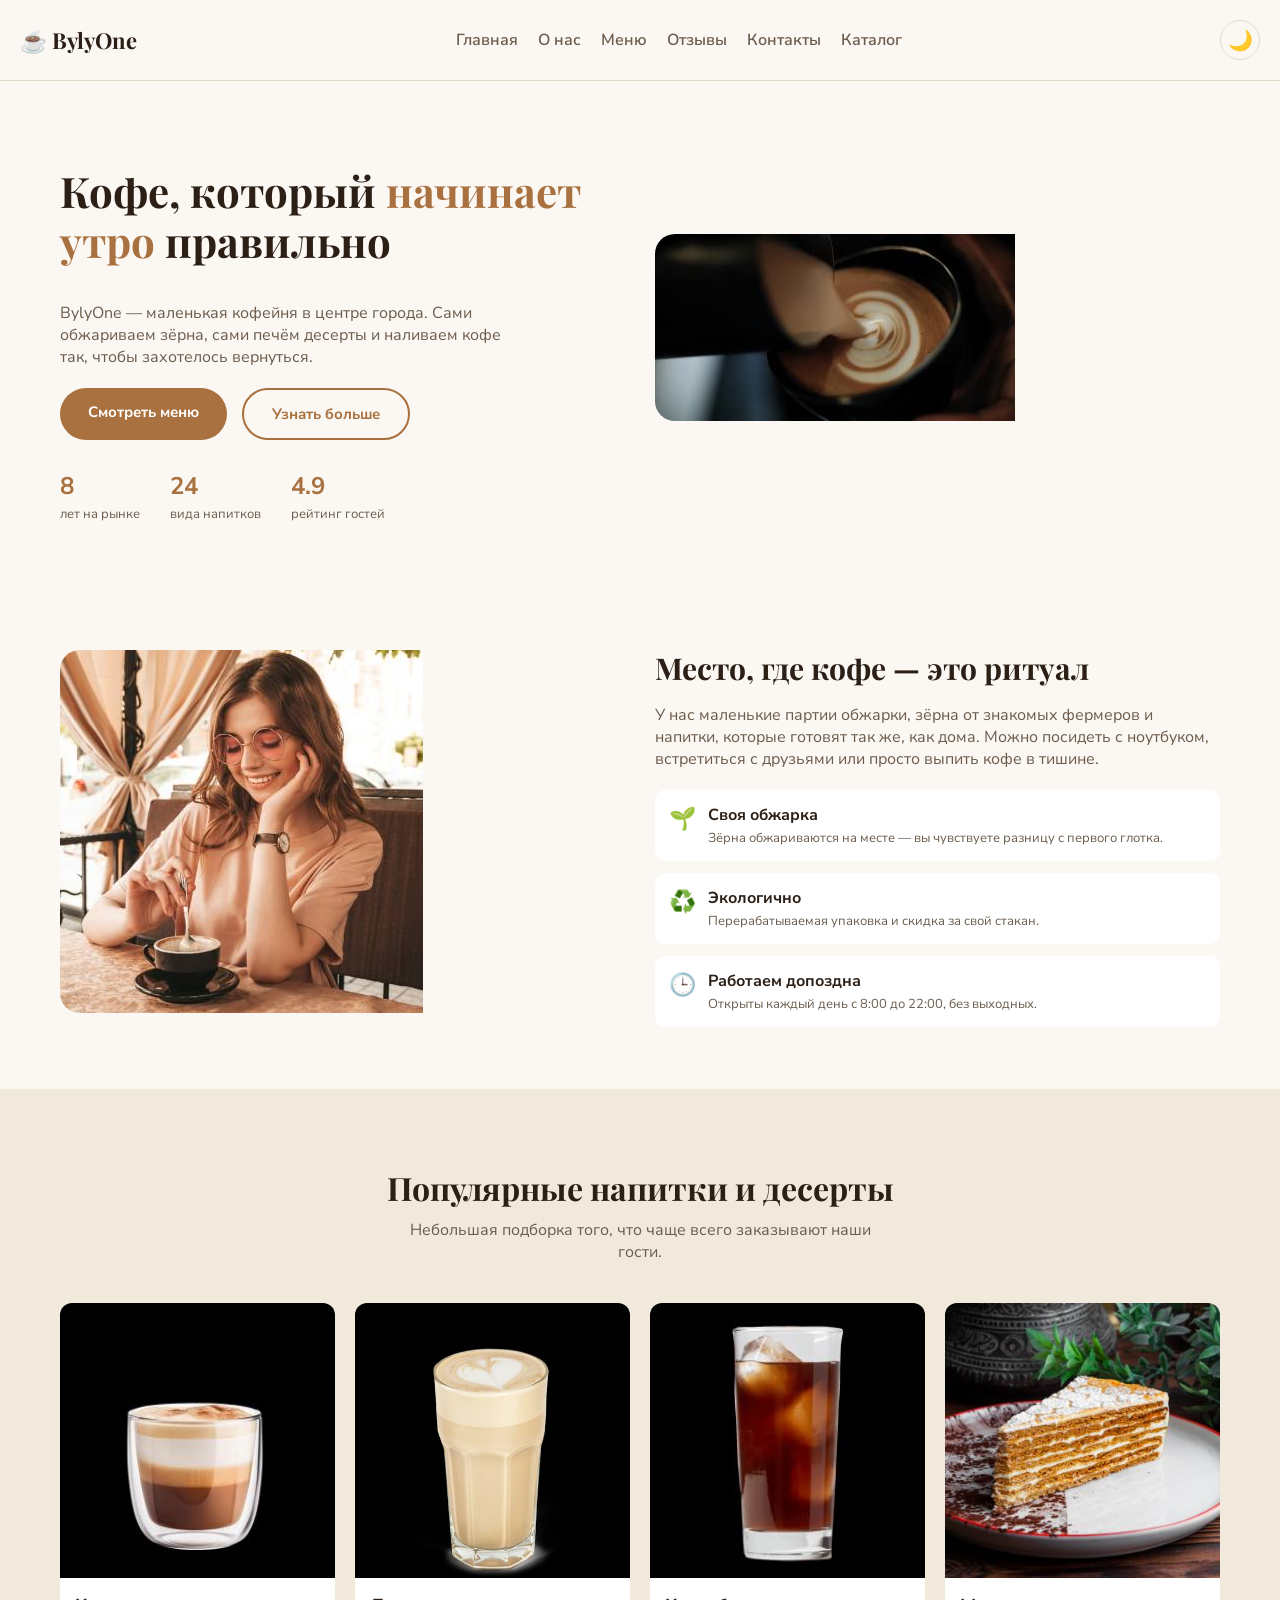
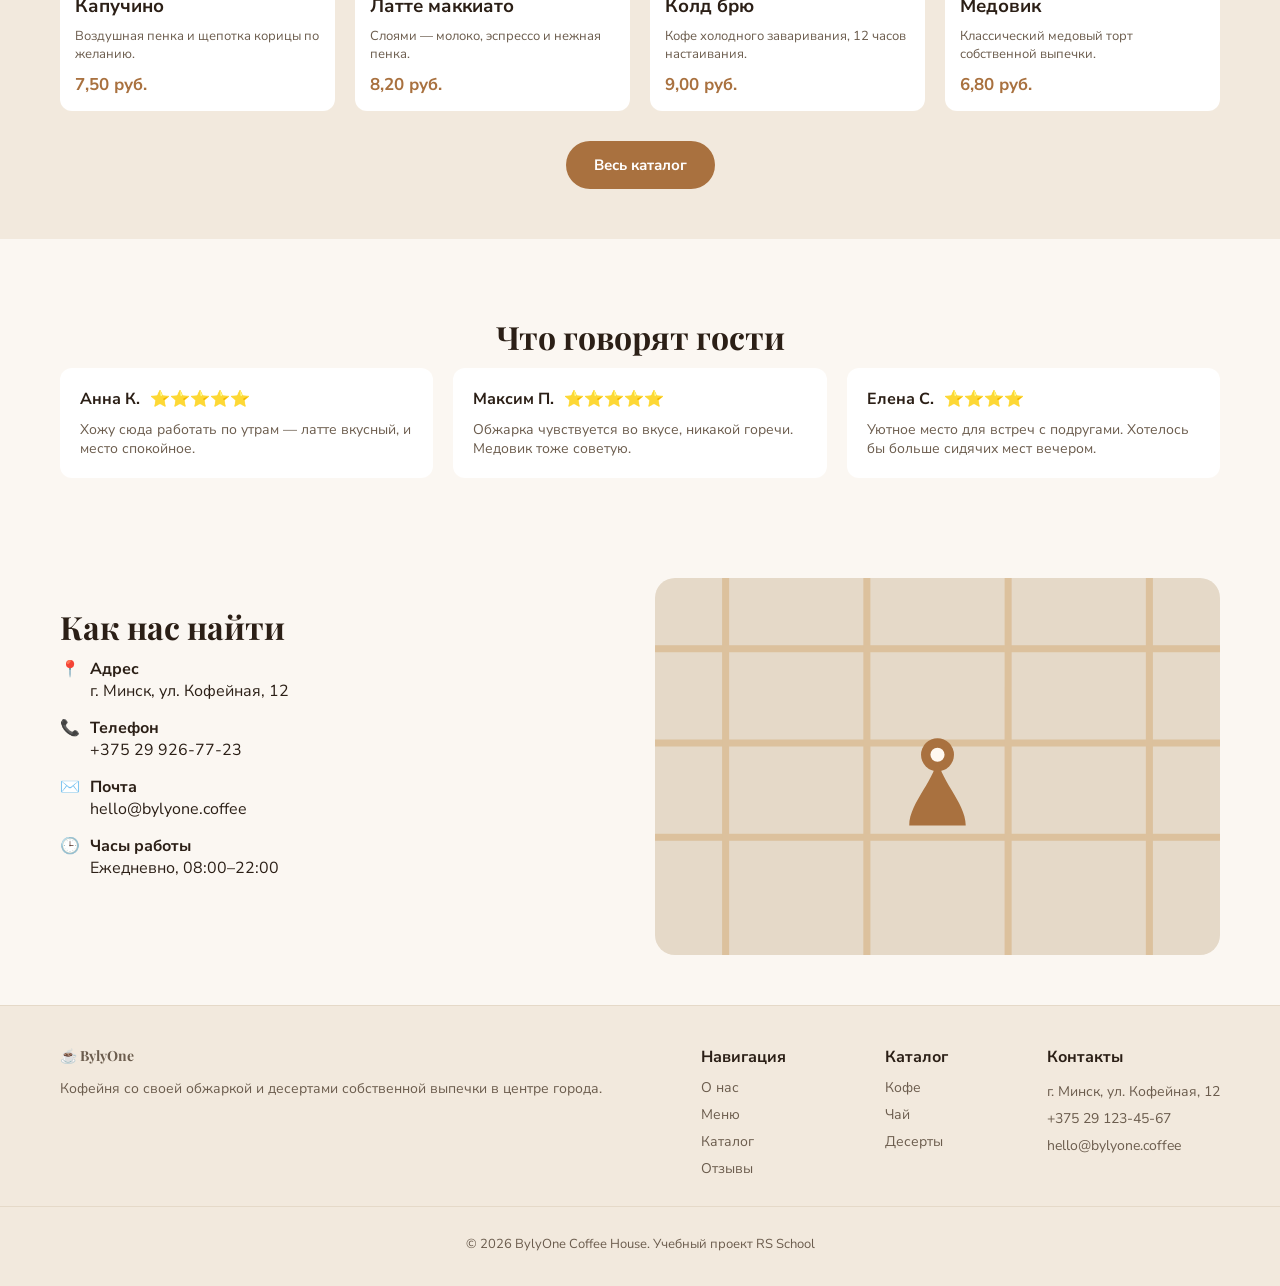
==== index.html @ d0a0a996 "feat: add markup and styles for landing page" ====
<!DOCTYPE html>
<html lang="ru">
<head>
  <meta charset="UTF-8" />
  <meta name="viewport" content="width=device-width, initial-scale=1.0" />
  <title>BylyOne Coffee House</title>
  <link href="https://fonts.googleapis.com/css2?family=Nunito+Sans:wght@400;600;700&family=Playfair+Display:wght@700&display=swap" rel="stylesheet" />
  <link rel="stylesheet" href="css/variables.css" />
  <link rel="stylesheet" href="css/style.css" />
</head>
<body>
  <header class="header">
    <a href="index.html" class="logo">☕ BylyOne</a>

    <nav>
      <ul class="nav-list">
        <li><a href="index.html#hero">Главная</a></li>
        <li><a href="index.html#about">О нас</a></li>
        <li><a href="index.html#menu">Меню</a></li>
        <li><a href="index.html#reviews">Отзывы</a></li>
        <li><a href="index.html#contacts">Контакты</a></li>
        <li><a href="catalog.html">Каталог</a></li>
      </ul>
    </nav>

    <div class="header-right">
      <button id="theme-btn">🌙</button>
      <button class="burger">☰</button>
    </div>
  </header>

  <main>
    <section class="hero" id="hero">
      <div class="container">
        <div class="hero-text">
          <h1>Кофе, который <span>начинает утро</span> правильно</h1>
          <p>
            BylyOne — маленькая кофейня в центре города. Сами обжариваем зёрна, сами печём
            десерты и наливаем кофе так, чтобы захотелось вернуться.
          </p>
          <div class="hero-buttons">
            <a href="catalog.html" class="btn btn-primary">Смотреть меню</a>
            <a href="#about" class="btn btn-outline">Узнать больше</a>
          </div>
          <div class="hero-stats">
            <div><b>8</b><span>лет на рынке</span></div>
            <div><b>24</b><span>вида напитков</span></div>
            <div><b>4.9</b><span>рейтинг гостей</span></div>
          </div>
        </div>
        <div class="hero-img">
          <img src="images/hero.jpg" alt="Бариста наливает молоко в кофе, формируя рисунок на пенке" />
        </div>
      </div>
    </section>

    <section class="about" id="about">
      <div class="container">
        <div class="about-img">
          <img src="images/about.jpg" alt="Гостья кофейни улыбается за чашкой кофе" />
        </div>
        <div class="about-text">
          <h2>Место, где кофе — это ритуал</h2>
          <p>
            У нас маленькие партии обжарки, зёрна от знакомых фермеров и напитки, которые
            готовят так же, как дома. Можно посидеть с ноутбуком, встретиться с друзьями
            или просто выпить кофе в тишине.
          </p>

          <div class="feature">
            <div class="feature-icon">🌱</div>
            <div>
              <b>Своя обжарка</b>
              <p>Зёрна обжариваются на месте — вы чувствуете разницу с первого глотка.</p>
            </div>
          </div>
          <div class="feature">
            <div class="feature-icon">♻️</div>
            <div>
              <b>Экологично</b>
              <p>Перерабатываемая упаковка и скидка за свой стакан.</p>
            </div>
          </div>
          <div class="feature">
            <div class="feature-icon">🕒</div>
            <div>
              <b>Работаем допоздна</b>
              <p>Открыты каждый день с 8:00 до 22:00, без выходных.</p>
            </div>
          </div>
        </div>
      </div>
    </section>

    <section class="menu" id="menu">
      <div class="container">
        <h2 class="section-title">Популярные напитки и десерты</h2>
        <p class="section-subtitle">Небольшая подборка того, что чаще всего заказывают наши гости.</p>

        <div class="cards">
          <div class="card">
            <img src="images/coffee-cappuccino.jpg" alt="Капучино в стеклянной чашке" />
            <div class="card-body">
              <h3>Капучино</h3>
              <p>Воздушная пенка и щепотка корицы по желанию.</p>
              <div class="card-footer">
                <span class="price">7,50 руб.</span>
              </div>
            </div>
          </div>

          <div class="card">
            <img src="images/coffee-latte-macchiato.jpg" alt="Латте маккиато с рисунком на пенке" />
            <div class="card-body">
              <h3>Латте маккиато</h3>
              <p>Слоями — молоко, эспрессо и нежная пенка.</p>
              <div class="card-footer">
                <span class="price">8,20 руб.</span>
              </div>
            </div>
          </div>

          <div class="card">
            <img src="images/coffee-coldbrew.jpg" alt="Колд брю со льдом" />
            <div class="card-body">
              <h3>Колд брю</h3>
              <p>Кофе холодного заваривания, 12 часов настаивания.</p>
              <div class="card-footer">
                <span class="price">9,00 руб.</span>
              </div>
            </div>
          </div>

          <div class="card">
            <img src="images/dessert-honey-cake.jpg" alt="Кусочек медовика" />
            <div class="card-body">
              <h3>Медовик</h3>
              <p>Классический медовый торт собственной выпечки.</p>
              <div class="card-footer">
                <span class="price">6,80 руб.</span>
              </div>
            </div>
          </div>
        </div>

        <div class="see-all">
          <a href="catalog.html" class="btn btn-primary">Весь каталог</a>
        </div>
      </div>
    </section>

    <section class="reviews" id="reviews">
      <div class="container">
        <h2 class="section-title">Что говорят гости</h2>

        <div class="review-list">
          <div class="review">
            <div class="review-head">
              <b>Анна К.</b>
              <div>⭐⭐⭐⭐⭐</div>
            </div>
            <p>Хожу сюда работать по утрам — латте вкусный, и место спокойное.</p>
          </div>

          <div class="review">
            <div class="review-head">
              <b>Максим П.</b>
              <div>⭐⭐⭐⭐⭐</div>
            </div>
            <p>Обжарка чувствуется во вкусе, никакой горечи. Медовик тоже советую.</p>
          </div>

          <div class="review">
            <div class="review-head">
              <b>Елена С.</b>
              <div>⭐⭐⭐⭐</div>
            </div>
            <p>Уютное место для встреч с подругами. Хотелось бы больше сидячих мест вечером.</p>
          </div>
        </div>
      </div>
    </section>

    <section class="contacts" id="contacts">
      <div class="container">
        <div class="contacts-info">
          <h2 class="section-title" style="text-align: left;">Как нас найти</h2>
          <div class="contact-row">
            <span>📍</span>
            <div>
              <b>Адрес</b>
              <span>г. Минск, ул. Кофейная, 12</span>
            </div>
          </div>
          <div class="contact-row">
            <span>📞</span>
            <div>
              <b>Телефон</b>
              <a href="tel:+375298267723">+375 29 926-77-23</a>
            </div>
          </div>
          <div class="contact-row">
            <span>✉️</span>
            <div>
              <b>Почта</b>
              <a href="mailto:hello@bylyone.coffee">hello@bylyone.coffee</a>
            </div>
          </div>
          <div class="contact-row">
            <span>🕒</span>
            <div>
              <b>Часы работы</b>
              <span>Ежедневно, 08:00–22:00</span>
            </div>
          </div>
        </div>

        <div class="contacts-map">
          <img src="images/illustration-map.svg" alt="Карта" />
        </div>
      </div>
    </section>
  </main>

  <footer class="footer">
    <div class="container">
      <div class="footer-col">
        <a href="index.html" class="logo">☕ BylyOne</a>
        <p>Кофейня со своей обжаркой и десертами собственной выпечки в центре города.</p>
      </div>

      <div class="footer-col">
        <h4>Навигация</h4>
        <a href="index.html#about">О нас</a>
        <a href="index.html#menu">Меню</a>
        <a href="catalog.html">Каталог</a>
        <a href="index.html#reviews">Отзывы</a>
      </div>

      <div class="footer-col">
        <h4>Каталог</h4>
        <a href="catalog.html#coffee">Кофе</a>
        <a href="catalog.html#tea">Чай</a>
        <a href="catalog.html#desserts">Десерты</a>
      </div>

      <div class="footer-col">
        <h4>Контакты</h4>
        <p>г. Минск, ул. Кофейная, 12</p>
        <a href="tel:+375291234567">+375 29 123-45-67</a>
        <a href="mailto:hello@bylyone.coffee">hello@bylyone.coffee</a>
      </div>
    </div>

    <div class="footer-bottom">
      <p>&copy; 2026 BylyOne Coffee House. Учебный проект RS School</p>
    </div>
  </footer>

  <script src="js/theme.js"></script>
</body>
</html>
---- css/variables.css ----
:root {
  --color-brand: #a9713f;
  --color-bg: #fbf7f2;
  --color-bg-secondary: #f2e9dd;
  --color-surface: #ffffff;
  --color-text: #2b1f16;
  --color-text-muted: #6b5c4d;
  --color-border: #e5d9c8;

  --font-main: "Nunito Sans", Arial, sans-serif;
  --font-accent: "Playfair Display", Georgia, serif;
}

body.dark-theme {
  --color-bg: #1c1712;
  --color-bg-secondary: #241d16;
  --color-surface: #2a2119;
  --color-text: #f5ece0;
  --color-text-muted: #bfae9b;
  --color-border: #3c3025;
}
---- css/style.css ----
* {
  box-sizing: border-box;
}

body {
  margin: 0;
  font-family: var(--font-main);
  background-color: var(--color-bg);
  color: var(--color-text);
}

img {
  max-width: 100%;
  display: block;
}

a {
  color: inherit;
  text-decoration: none;
}

ul {
  margin: 0;
  padding: 0;
  list-style: none;
}

.container {
  max-width: 1200px;
  margin: 0 auto;
  padding: 0 20px;
}

.btn {
  display: inline-block;
  padding: 14px 28px;
  border-radius: 30px;
  font-weight: 700;
  font-size: 15px;
  border: none;
  cursor: pointer;
}

.btn-primary {
  background-color: var(--color-brand);
  color: #fff;
}

.btn-outline {
  background-color: transparent;
  border: 2px solid var(--color-brand);
  color: var(--color-brand);
}

.btn-small {
  padding: 8px 16px;
  font-size: 13px;
}

.section-title {
  font-family: var(--font-accent);
  font-size: 32px;
  text-align: center;
  margin-bottom: 10px;
}

.section-subtitle {
  text-align: center;
  color: var(--color-text-muted);
  max-width: 500px;
  margin: 0 auto 40px;
}

.header {
  display: flex;
  align-items: center;
  justify-content: space-between;
  padding: 20px;
  border-bottom: 1px solid var(--color-border);
}

.logo {
  font-family: var(--font-accent);
  font-size: 22px;
  font-weight: 700;
  color: var(--color-text);
}

.nav-list {
  display: flex;
  gap: 20px;
  flex-wrap: wrap;
}

.nav-list a {
  font-weight: 600;
  color: var(--color-text-muted);
}

.nav-list a:hover {
  color: var(--color-brand);
}

.header-right {
  display: flex;
  align-items: center;
  gap: 15px;
}

#theme-btn {
  font-size: 20px;
  background: none;
  border: 1px solid var(--color-border);
  border-radius: 50%;
  width: 40px;
  height: 40px;
  cursor: pointer;
}

.burger {
  display: none;
  font-size: 26px;
  background: none;
  border: none;
  cursor: pointer;
  color: var(--color-text);
}

.hero {
  padding: 50px 0;
}

.hero .container {
  display: flex;
  align-items: center;
  gap: 30px;
}

.hero-text {
  flex: 1;
}

.hero-text h1 {
  font-family: var(--font-accent);
  font-size: 42px;
  line-height: 1.2;
}

.hero-text h1 span {
  color: var(--color-brand);
}

.hero-text p {
  color: var(--color-text-muted);
  margin: 20px 0;
  max-width: 450px;
}

.hero-buttons {
  display: flex;
  gap: 15px;
  margin-bottom: 30px;
}

.hero-stats {
  display: flex;
  gap: 30px;
}

.hero-stats b {
  display: block;
  font-size: 24px;
  color: var(--color-brand);
}

.hero-stats span {
  font-size: 13px;
  color: var(--color-text-muted);
}

.hero-img {
  flex: 1;
  border-radius: 20px;
  overflow: hidden;
}

.about {
  padding: 50px 0;
}

.about .container {
  display: flex;
  align-items: center;
  gap: 30px;
}

.about-img {
  flex: 1;
  border-radius: 20px;
  overflow: hidden;
}

.about-text {
  flex: 1;
}

.about-text h2 {
  font-family: var(--font-accent);
  font-size: 30px;
  margin-bottom: 15px;
}

.about-text p {
  color: var(--color-text-muted);
  margin-bottom: 20px;
}

.feature {
  display: flex;
  gap: 12px;
  align-items: flex-start;
  background-color: var(--color-surface);
  padding: 14px;
  border-radius: 10px;
  margin-bottom: 12px;
}

.feature-icon {
  font-size: 22px;
}

.feature b {
  display: block;
  margin-bottom: 3px;
}

.feature p {
  font-size: 13px;
  color: var(--color-text-muted);
  margin: 0;
}

.menu {
  padding: 50px 0;
  background-color: var(--color-bg-secondary);
}

.cards {
  display: grid;
  grid-template-columns: repeat(auto-fit, minmax(220px, 1fr));
  gap: 20px;
}

.card {
  background-color: var(--color-surface);
  border-radius: 12px;
  overflow: hidden;
}

.card img {
  width: 100%;
}

.card-body {
  padding: 15px;
}

.card-body h3 {
  margin: 0 0 8px;
}

.card-body p {
  font-size: 13px;
  color: var(--color-text-muted);
  margin: 0 0 10px;
}

.card-footer {
  display: flex;
  align-items: center;
  justify-content: space-between;
  margin-top: 10px;
}

.price {
  font-weight: 700;
  color: var(--color-brand);
  font-size: 17px;
}

.params {
  display: flex;
  gap: 6px;
  flex-wrap: wrap;
  margin-bottom: 8px;
}

.params span {
  font-size: 11px;
  background-color: var(--color-bg-secondary);
  color: var(--color-text-muted);
  padding: 3px 8px;
  border-radius: 10px;
}

.see-all {
  text-align: center;
  margin-top: 30px;
}

.reviews {
  padding: 50px 0;
}

.review-list {
  display: grid;
  grid-template-columns: repeat(auto-fit, minmax(250px, 1fr));
  gap: 20px;
}

.review {
  background-color: var(--color-surface);
  padding: 20px;
  border-radius: 12px;
}

.review-head {
  display: flex;
  align-items: center;
  gap: 10px;
  margin-bottom: 10px;
}

.review p {
  font-size: 14px;
  color: var(--color-text-muted);
  margin: 0;
}

.contacts {
  padding: 50px 0;
}

.contacts .container {
  display: flex;
  gap: 30px;
}

.contacts-info {
  flex: 1;
}

.contact-row {
  display: flex;
  gap: 10px;
  margin-bottom: 15px;
}

.contact-row b {
  display: block;
}

.contacts-map {
  flex: 1;
  border-radius: 20px;
  overflow: hidden;
}

.footer {
  background-color: var(--color-bg-secondary);
  padding: 40px 0 20px;
  border-top: 1px solid var(--color-border);
}

.footer .container {
  display: flex;
  flex-wrap: wrap;
  gap: 30px;
  justify-content: space-between;
}

.footer-col h4 {
  margin: 0 0 10px;
}

.footer-col a,
.footer-col p {
  display: block;
  font-size: 14px;
  color: var(--color-text-muted);
  margin-bottom: 8px;
}

.footer-bottom {
  text-align: center;
  margin-top: 20px;
  padding-top: 15px;
  border-top: 1px solid var(--color-border);
  font-size: 13px;
  color: var(--color-text-muted);
}

.page-title {
  text-align: center;
  padding: 40px 0 20px;
  font-family: var(--font-accent);
  font-size: 34px;
}

.categories {
  display: flex;
  justify-content: center;
  gap: 10px;
  margin-bottom: 30px;
  flex-wrap: wrap;
}

.categories a {
  padding: 8px 18px;
  border: 2px solid var(--color-border);
  border-radius: 20px;
  font-size: 14px;
  color: var(--color-text-muted);
}

.categories a.active {
  background-color: var(--color-brand);
  border-color: var(--color-brand);
  color: #fff;
}

.catalog-group {
  margin-bottom: 40px;
}

.catalog-group h2 {
  font-family: var(--font-accent);
  margin-bottom: 15px;
}

@media (max-width: 900px) {
  .hero .container,
  .about .container,
  .contacts .container {
    flex-direction: column;
  }

  .nav-list {
    display: none;
  }

  .burger {
    display: block;
  }
}

@media (max-width: 500px) {
  .hero-text h1 {
    font-size: 30px;
  }

  .hero-buttons {
    flex-direction: column;
  }

  .contacts .container {
    gap: 20px;
  }
}
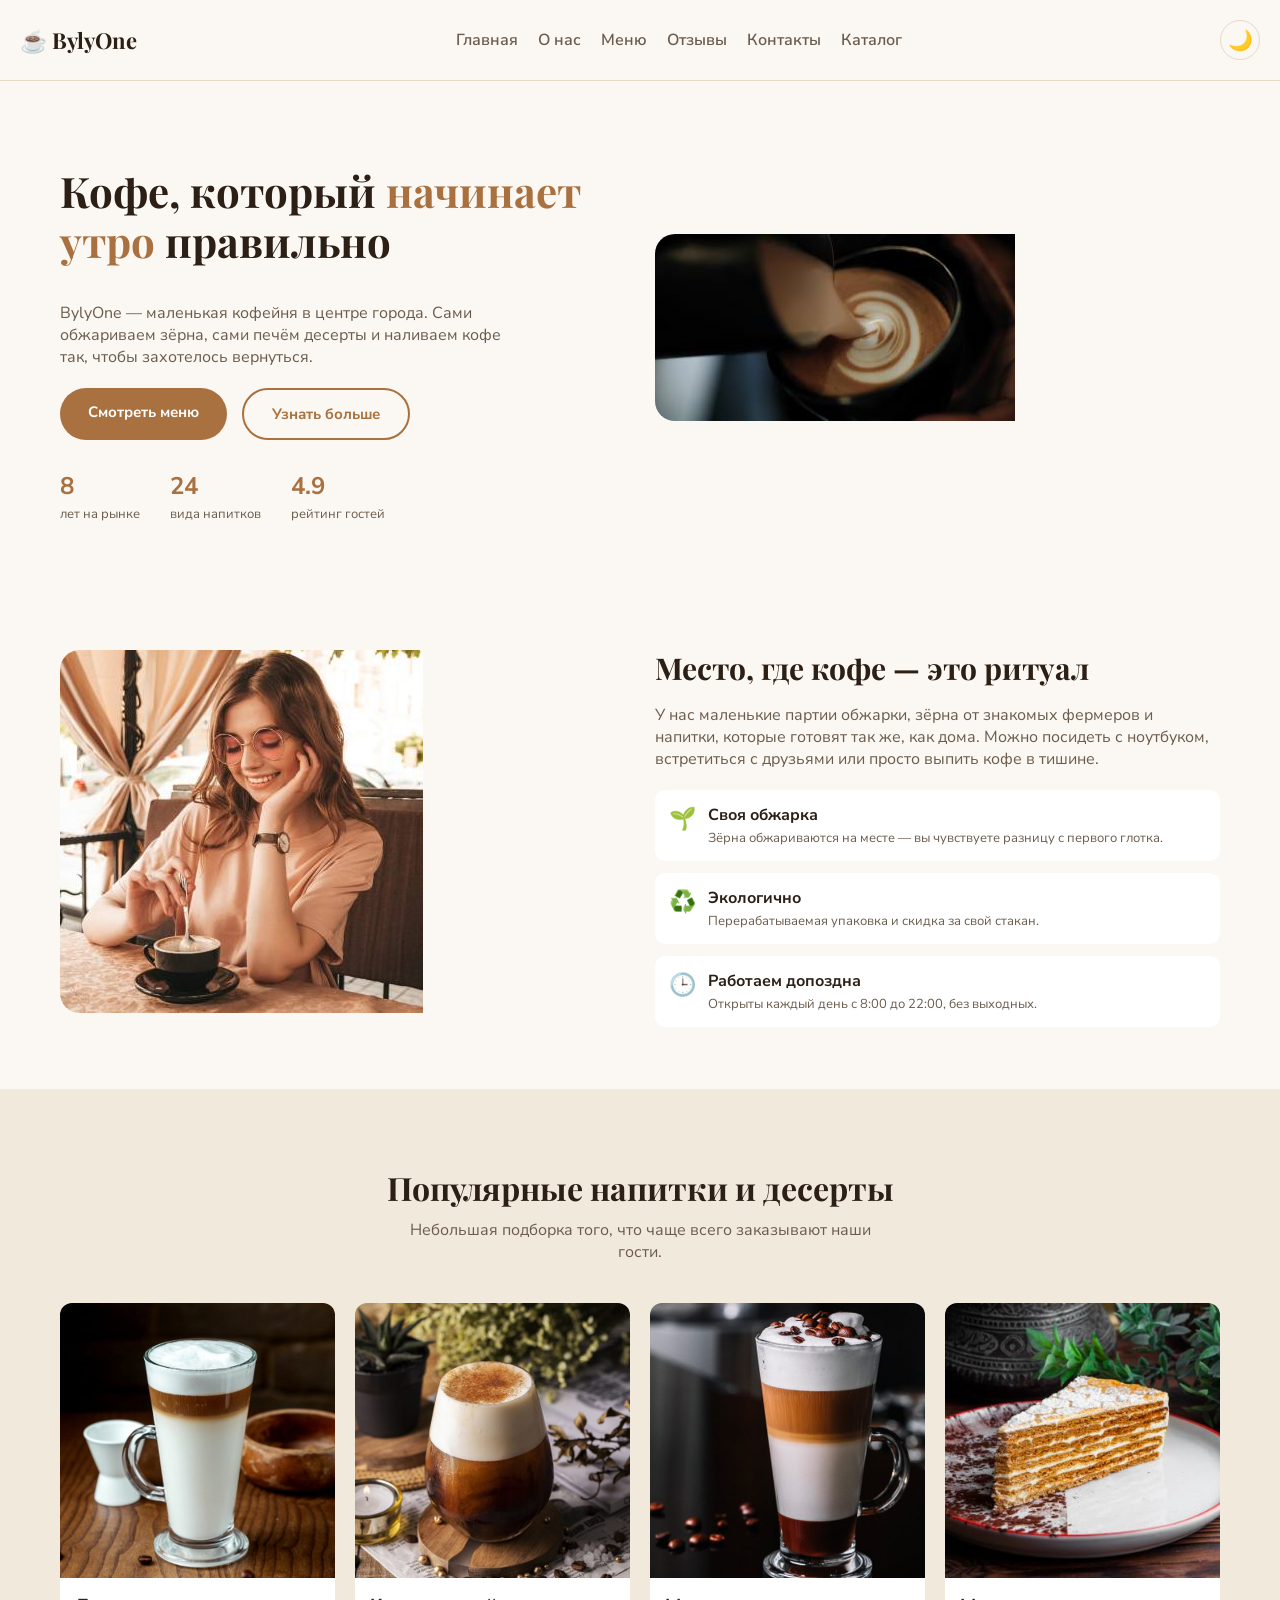
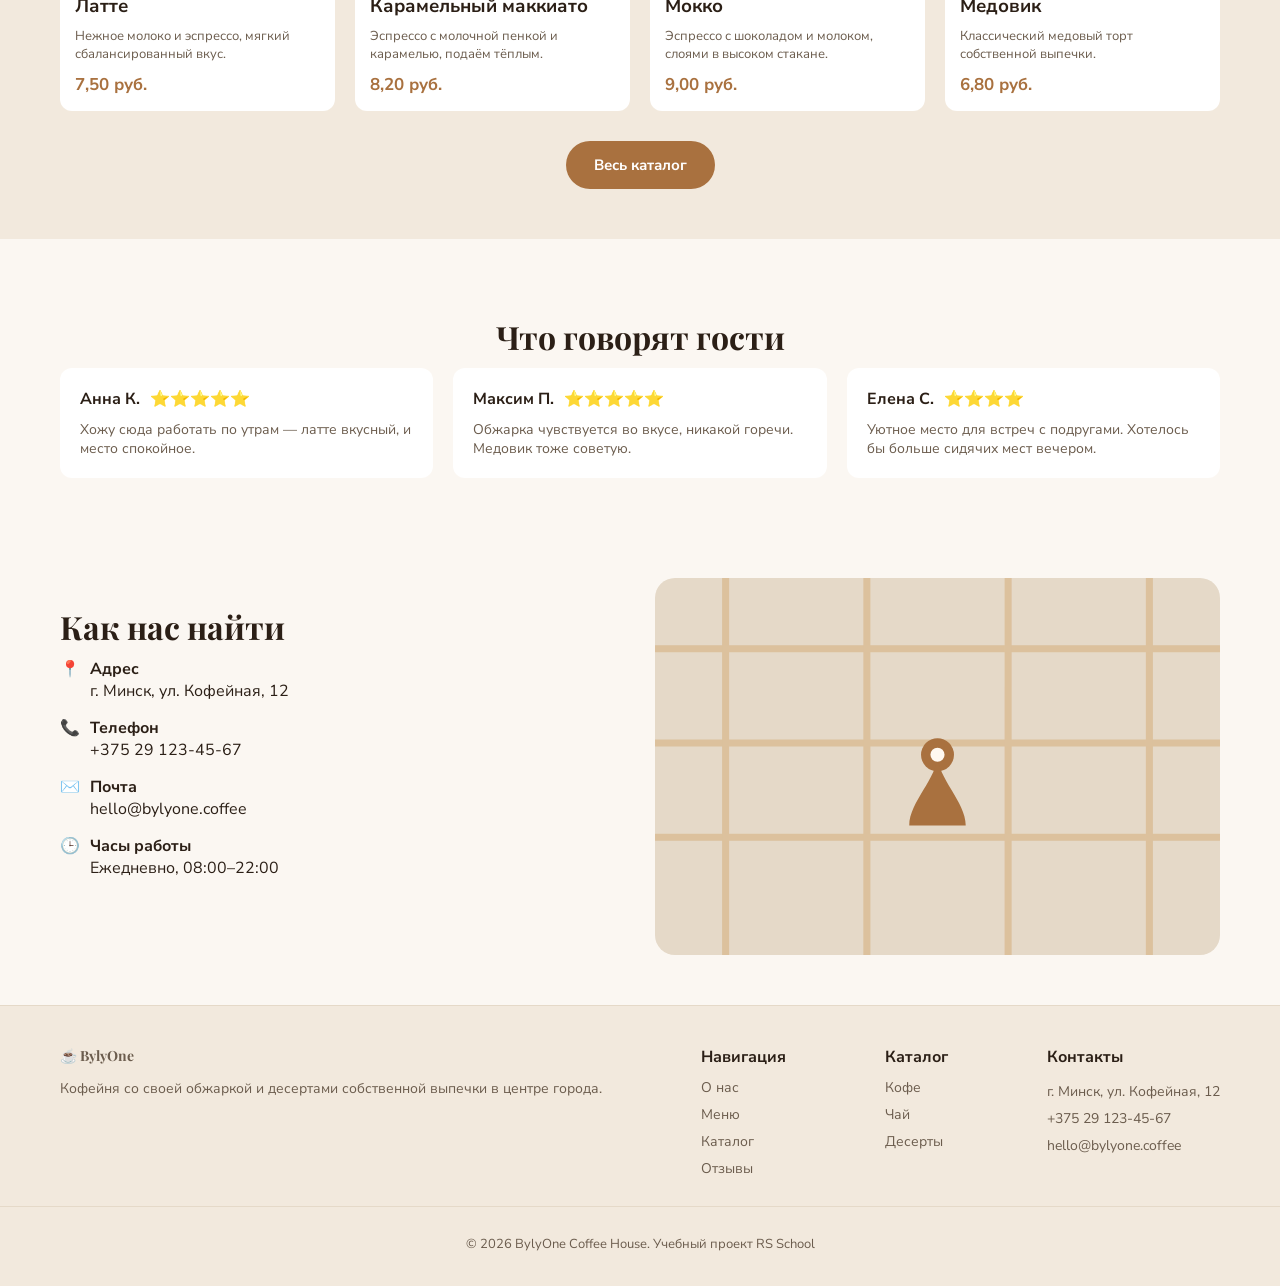
==== commit 5fee9c73: "feat: replace coffee photos and expand category to 8 items" ====
--- a/index.html
+++ b/index.html
@@ -99,10 +99,10 @@
 
         <div class="cards">
           <div class="card">
-            <img src="images/coffee-cappuccino.jpg" alt="Капучино в стеклянной чашке" />
-            <div class="card-body">
-              <h3>Капучино</h3>
-              <p>Воздушная пенка и щепотка корицы по желанию.</p>
+            <img src="images/coffee-latte.jpg" alt="Латте в высокой кружке" />
+            <div class="card-body">
+              <h3>Латте</h3>
+              <p>Нежное молоко и эспрессо, мягкий сбалансированный вкус.</p>
               <div class="card-footer">
                 <span class="price">7,50 руб.</span>
               </div>
@@ -110,10 +110,10 @@
           </div>
 
           <div class="card">
-            <img src="images/coffee-latte-macchiato.jpg" alt="Латте маккиато с рисунком на пенке" />
-            <div class="card-body">
-              <h3>Латте маккиато</h3>
-              <p>Слоями — молоко, эспрессо и нежная пенка.</p>
+            <img src="images/coffee-caramel-macchiato.jpg" alt="Карамельный маккиато с карамелизированной пенкой" />
+            <div class="card-body">
+              <h3>Карамельный маккиато</h3>
+              <p>Эспрессо с молочной пенкой и карамелью, подаём тёплым.</p>
               <div class="card-footer">
                 <span class="price">8,20 руб.</span>
               </div>
@@ -121,10 +121,10 @@
           </div>
 
           <div class="card">
-            <img src="images/coffee-coldbrew.jpg" alt="Колд брю со льдом" />
-            <div class="card-body">
-              <h3>Колд брю</h3>
-              <p>Кофе холодного заваривания, 12 часов настаивания.</p>
+            <img src="images/coffee-mocha.jpg" alt="Мокко со сливками и кофейными зёрнами" />
+            <div class="card-body">
+              <h3>Мокко</h3>
+              <p>Эспрессо с шоколадом и молоком, слоями в высоком стакане.</p>
               <div class="card-footer">
                 <span class="price">9,00 руб.</span>
               </div>
@@ -196,7 +196,7 @@
             <span>📞</span>
             <div>
               <b>Телефон</b>
-              <a href="tel:+375298267723">+375 29 926-77-23</a>
+              <a href="tel:+375291234567">+375 29 123-45-67</a>
             </div>
           </div>
           <div class="contact-row">
--- a/css/style.css
+++ b/css/style.css
@@ -438,6 +438,8 @@
   margin-bottom: 15px;
 }
 
+/* adaptive */
+
 @media (max-width: 900px) {
   .hero .container,
   .about .container,
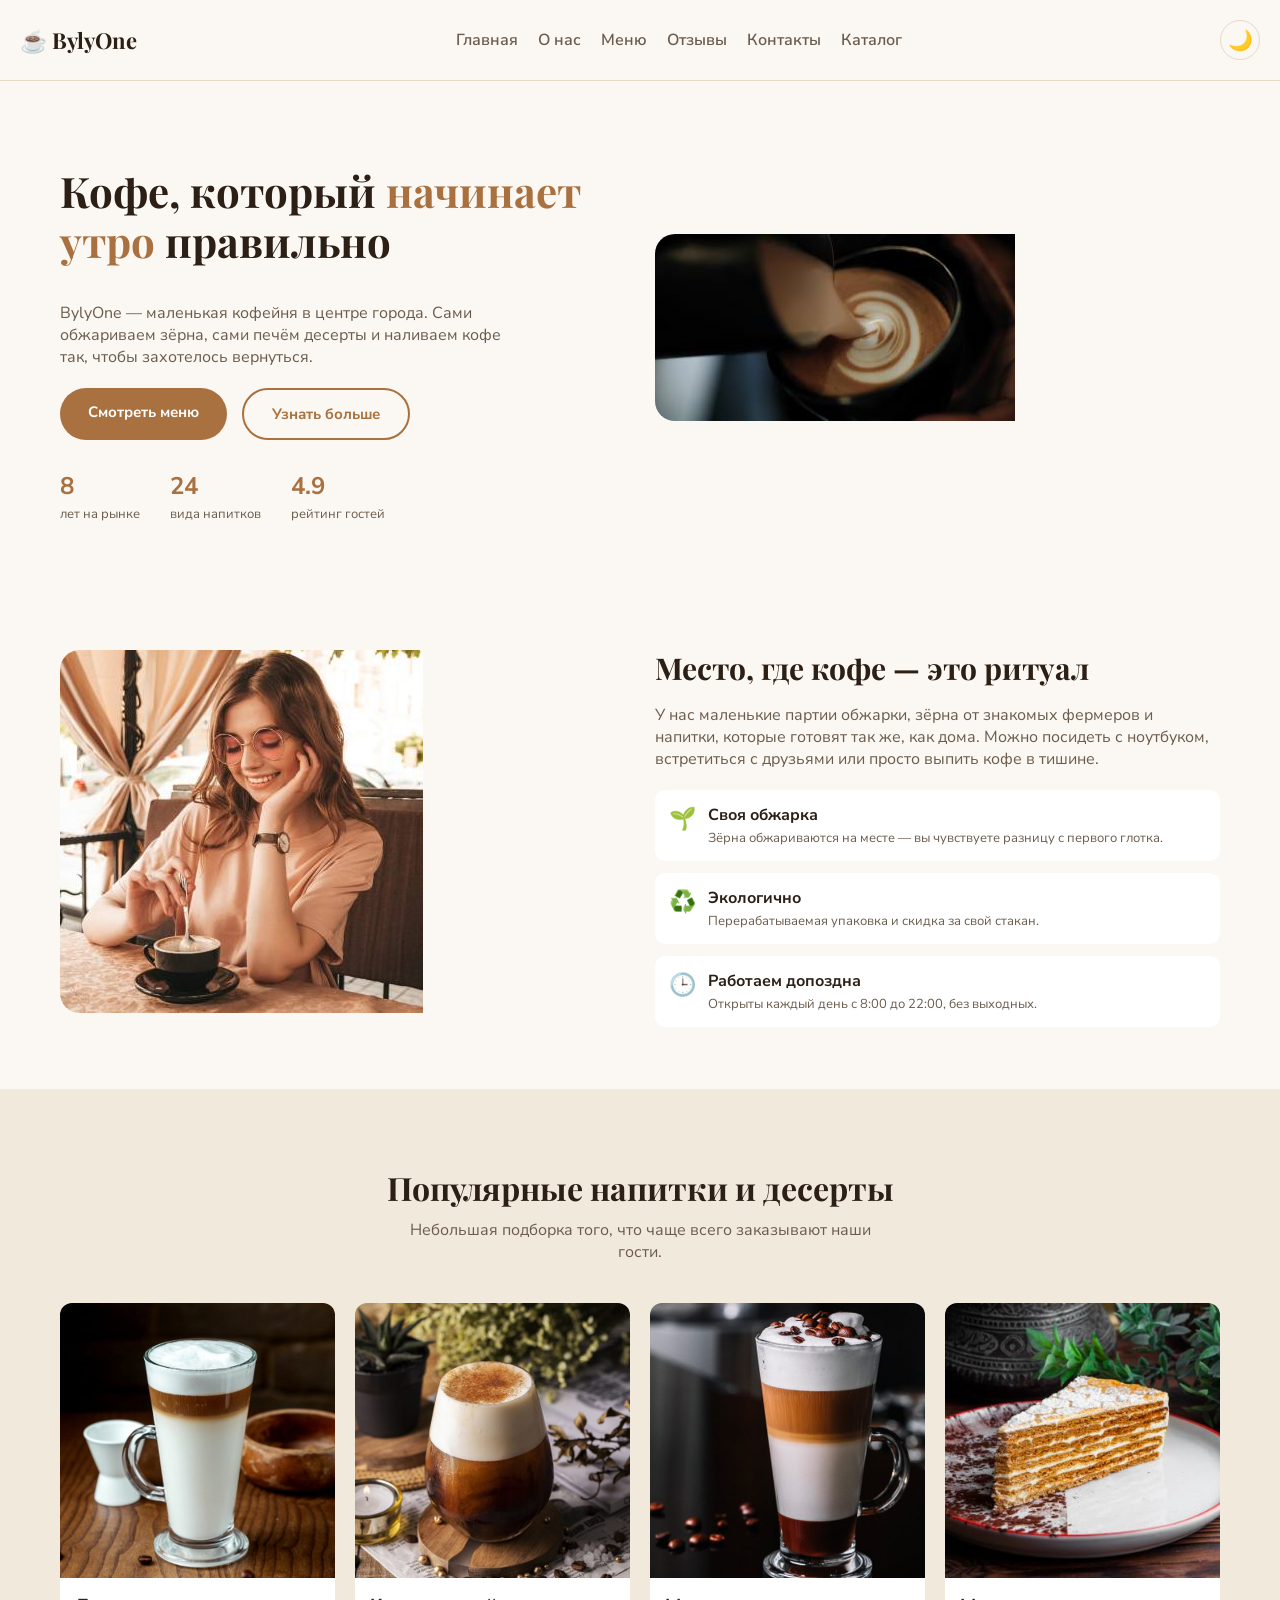
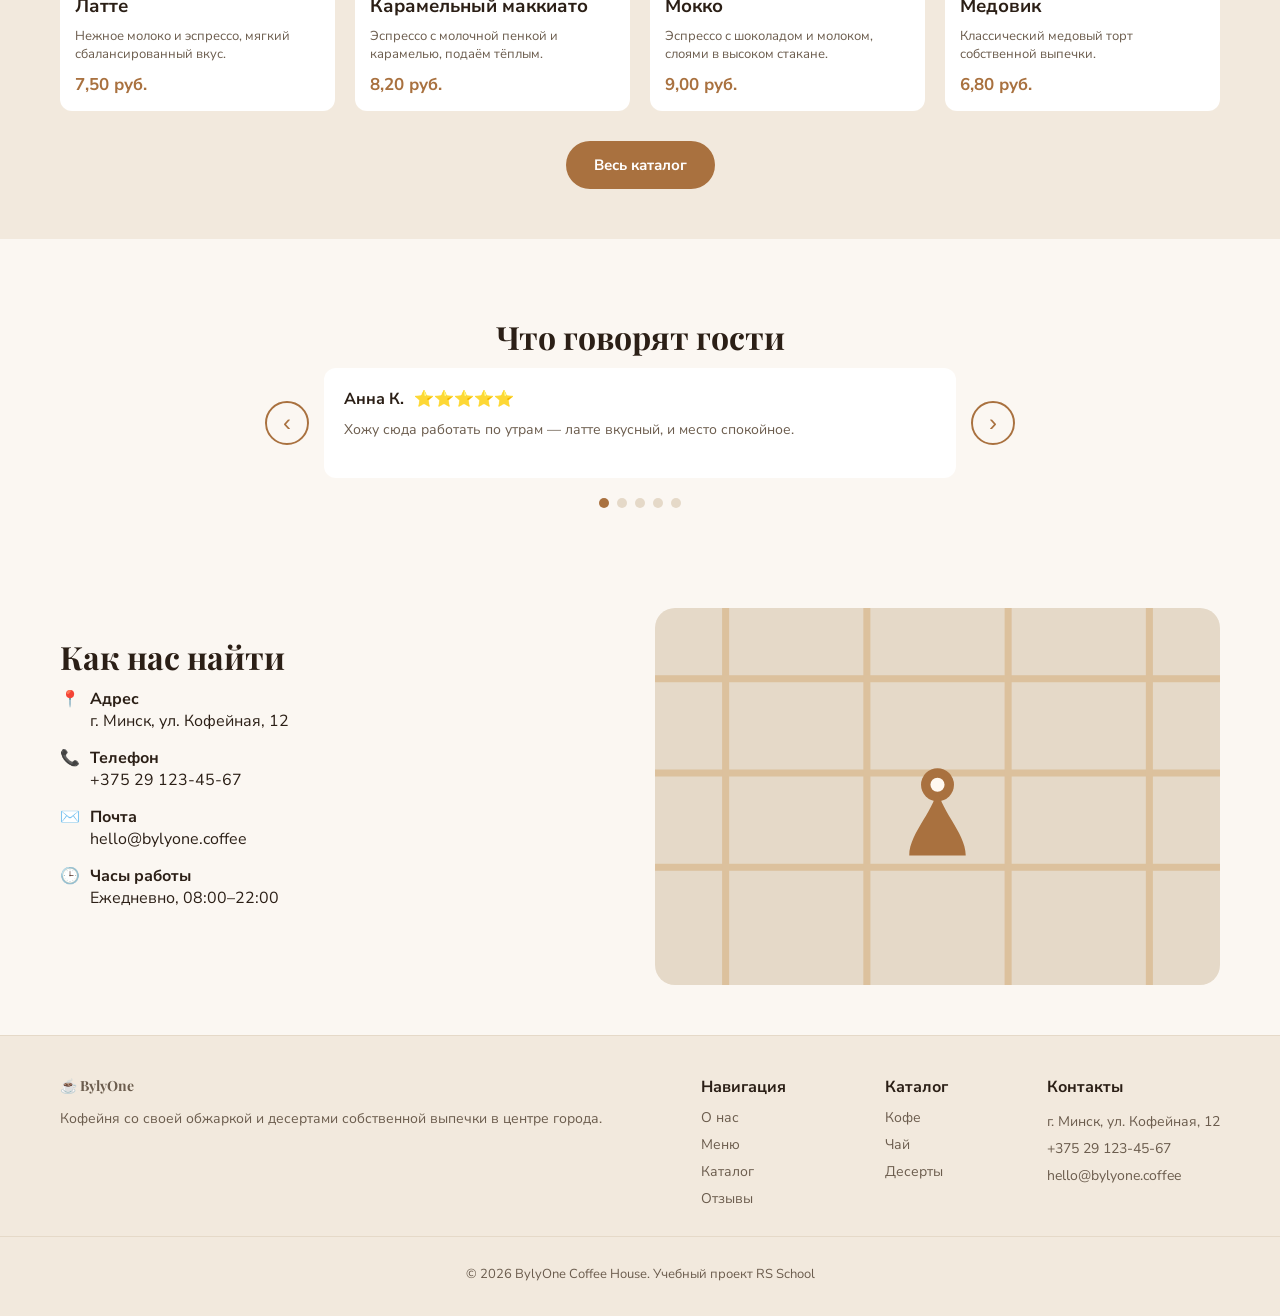
==== commit 6f08b897: "feat: add reviews slider" ====
--- a/index.html
+++ b/index.html
@@ -153,31 +153,50 @@
       <div class="container">
         <h2 class="section-title">Что говорят гости</h2>
 
-        <div class="review-list">
-          <div class="review">
-            <div class="review-head">
-              <b>Анна К.</b>
-              <div>⭐⭐⭐⭐⭐</div>
-            </div>
-            <p>Хожу сюда работать по утрам — латте вкусный, и место спокойное.</p>
-          </div>
-
-          <div class="review">
-            <div class="review-head">
-              <b>Максим П.</b>
-              <div>⭐⭐⭐⭐⭐</div>
-            </div>
-            <p>Обжарка чувствуется во вкусе, никакой горечи. Медовик тоже советую.</p>
-          </div>
-
-          <div class="review">
-            <div class="review-head">
-              <b>Елена С.</b>
-              <div>⭐⭐⭐⭐</div>
-            </div>
-            <p>Уютное место для встреч с подругами. Хотелось бы больше сидячих мест вечером.</p>
-          </div>
-        </div>
+        <div class="slider">
+          <button class="slider-btn" id="slider-prev" aria-label="Предыдущий отзыв">‹</button>
+          <div class="slider-window">
+            <div class="slider-track" id="slider-track">
+              <div class="review slide">
+                <div class="review-head">
+                  <b>Анна К.</b>
+                  <div>⭐⭐⭐⭐⭐</div>
+                </div>
+                <p>Хожу сюда работать по утрам — латте вкусный, и место спокойное.</p>
+              </div>
+              <div class="review slide">
+                <div class="review-head">
+                  <b>Максим П.</b>
+                  <div>⭐⭐⭐⭐⭐</div>
+                </div>
+                <p>Обжарка чувствуется во вкусе, никакой горечи. Медовик тоже советую.</p>
+              </div>
+              <div class="review slide">
+                <div class="review-head">
+                  <b>Елена С.</b>
+                  <div>⭐⭐⭐⭐</div>
+                </div>
+                <p>Уютное место для встреч с подругами. Хотелось бы больше сидячих мест вечером.</p>
+              </div>
+              <div class="review slide">
+                <div class="review-head">
+                  <b>Дмитрий Л.</b>
+                  <div>⭐⭐⭐⭐⭐</div>
+                </div>
+                <p>Беру айс латте каждый день по дороге на работу. Готовят быстро и всегда одинаково вкусно.</p>
+              </div>
+              <div class="review slide">
+                <div class="review-head">
+                  <b>Ольга Р.</b>
+                  <div>⭐⭐⭐⭐⭐</div>
+                </div>
+                <p>Панкейки с ягодами — лучшие в городе. И приятно, что дают скидку за свой стакан.</p>
+              </div>
+            </div>
+          </div>
+          <button class="slider-btn" id="slider-next" aria-label="Следующий отзыв">›</button>
+        </div>
+        <div class="slider-dots" id="slider-dots"></div>
       </div>
     </section>
 
@@ -258,5 +277,7 @@
   </footer>
 
   <script src="js/theme.js"></script>
+  <script src="js/burger.js"></script>
+  <script src="js/slider.js"></script>
 </body>
 </html>
--- a/css/style.css
+++ b/css/style.css
@@ -312,10 +312,65 @@
   padding: 50px 0;
 }
 
-.review-list {
-  display: grid;
-  grid-template-columns: repeat(auto-fit, minmax(250px, 1fr));
-  gap: 20px;
+.slider {
+  display: flex;
+  align-items: center;
+  gap: 15px;
+  max-width: 750px;
+  margin: 0 auto;
+}
+
+.slider-window {
+  flex: 1;
+  overflow: hidden;
+}
+
+.slider-track {
+  display: flex;
+  transition: transform 0.5s ease;
+}
+
+.slide {
+  flex: 0 0 100%;
+}
+
+.slider-btn {
+  flex-shrink: 0;
+  width: 44px;
+  height: 44px;
+  border: 2px solid var(--color-brand);
+  border-radius: 50%;
+  background-color: transparent;
+  color: var(--color-brand);
+  font-size: 24px;
+  line-height: 1;
+  cursor: pointer;
+}
+
+.slider-btn:hover {
+  background-color: var(--color-brand);
+  color: #fff;
+}
+
+.slider-dots {
+  display: flex;
+  justify-content: center;
+  gap: 8px;
+  margin-top: 20px;
+}
+
+.slider-dot {
+  width: 10px;
+  height: 10px;
+  padding: 0;
+  border: none;
+  border-radius: 50%;
+  background-color: var(--color-border);
+  cursor: pointer;
+}
+
+.slider-dot.active {
+  background-color: var(--color-brand);
 }
 
 .review {
@@ -326,6 +381,7 @@
 
 .review-head {
   display: flex;
+  flex-wrap: wrap;
   align-items: center;
   gap: 10px;
   margin-bottom: 10px;
@@ -438,7 +494,143 @@
   margin-bottom: 15px;
 }
 
-/* adaptive */
+.card-hidden {
+  display: none;
+}
+
+.load-more {
+  text-align: center;
+  margin: 30px 0 50px;
+}
+
+.catalog-cards .card {
+  cursor: pointer;
+}
+
+.modal-overlay {
+  position: fixed;
+  top: 0;
+  left: 0;
+  z-index: 50;
+  width: 100%;
+  height: 100%;
+  display: flex;
+  align-items: center;
+  justify-content: center;
+  padding: 20px;
+  background-color: rgba(0, 0, 0, 0.6);
+  opacity: 0;
+  visibility: hidden;
+  transition: opacity 0.3s, visibility 0.3s;
+}
+
+.modal-overlay.open {
+  opacity: 1;
+  visibility: visible;
+}
+
+.modal {
+  position: relative;
+  display: flex;
+  gap: 25px;
+  width: 100%;
+  max-width: 800px;
+  max-height: 90vh;
+  overflow-y: auto;
+  padding: 25px;
+  border-radius: 16px;
+  background-color: var(--color-surface);
+  color: var(--color-text);
+}
+
+.modal-close {
+  position: absolute;
+  top: 10px;
+  right: 10px;
+  width: 36px;
+  height: 36px;
+  border: none;
+  border-radius: 50%;
+  font-size: 18px;
+  cursor: pointer;
+  background-color: var(--color-bg-secondary);
+  color: var(--color-text);
+}
+
+.modal-img {
+  width: 45%;
+  border-radius: 12px;
+  object-fit: cover;
+}
+
+.modal-info {
+  flex: 1;
+}
+
+.modal-title {
+  font-family: var(--font-accent);
+  font-size: 26px;
+  margin: 10px 40px 10px 0;
+}
+
+.modal-description {
+  color: var(--color-text-muted);
+  margin-bottom: 20px;
+}
+
+.modal-options {
+  margin-bottom: 18px;
+}
+
+.modal-options-title {
+  margin: 0 0 8px;
+  font-weight: 700;
+  font-size: 14px;
+}
+
+.options {
+  display: flex;
+  flex-wrap: wrap;
+  gap: 8px;
+}
+
+.option {
+  padding: 8px 14px;
+  border: 2px solid var(--color-border);
+  border-radius: 20px;
+  background-color: transparent;
+  color: var(--color-text);
+  font-family: inherit;
+  font-size: 13px;
+  cursor: pointer;
+}
+
+.option.active {
+  background-color: var(--color-brand);
+  border-color: var(--color-brand);
+  color: #fff;
+}
+
+.modal-total {
+  display: flex;
+  align-items: center;
+  justify-content: space-between;
+  padding-top: 15px;
+  border-top: 1px solid var(--color-border);
+  font-weight: 700;
+  font-size: 18px;
+}
+
+@media (max-width: 768px) {
+  .modal {
+    flex-direction: column;
+  }
+
+  .modal-img {
+    width: 100%;
+    max-height: 220px;
+  }
+}
 
 @media (max-width: 900px) {
   .hero .container,
@@ -446,13 +638,42 @@
   .contacts .container {
     flex-direction: column;
   }
-
-  .nav-list {
-    display: none;
-  }
-
+}
+
+body.no-scroll {
+  overflow: hidden;
+}
+
+@media (max-width: 768px) {
   .burger {
     display: block;
+    position: relative;
+    z-index: 20;
+  }
+
+  .nav-list {
+    position: fixed;
+    top: 0;
+    right: 0;
+    z-index: 10;
+    width: 260px;
+    height: 100vh;
+    padding: 90px 30px 30px;
+    flex-direction: column;
+    flex-wrap: nowrap;
+    gap: 25px;
+    background-color: var(--color-surface);
+    transform: translateX(100%);
+    transition: transform 0.3s ease;
+  }
+
+  .nav-list.open {
+    transform: translateX(0);
+    box-shadow: -5px 0 20px rgba(0, 0, 0, 0.15);
+  }
+
+  .nav-list a {
+    font-size: 18px;
   }
 }
 
